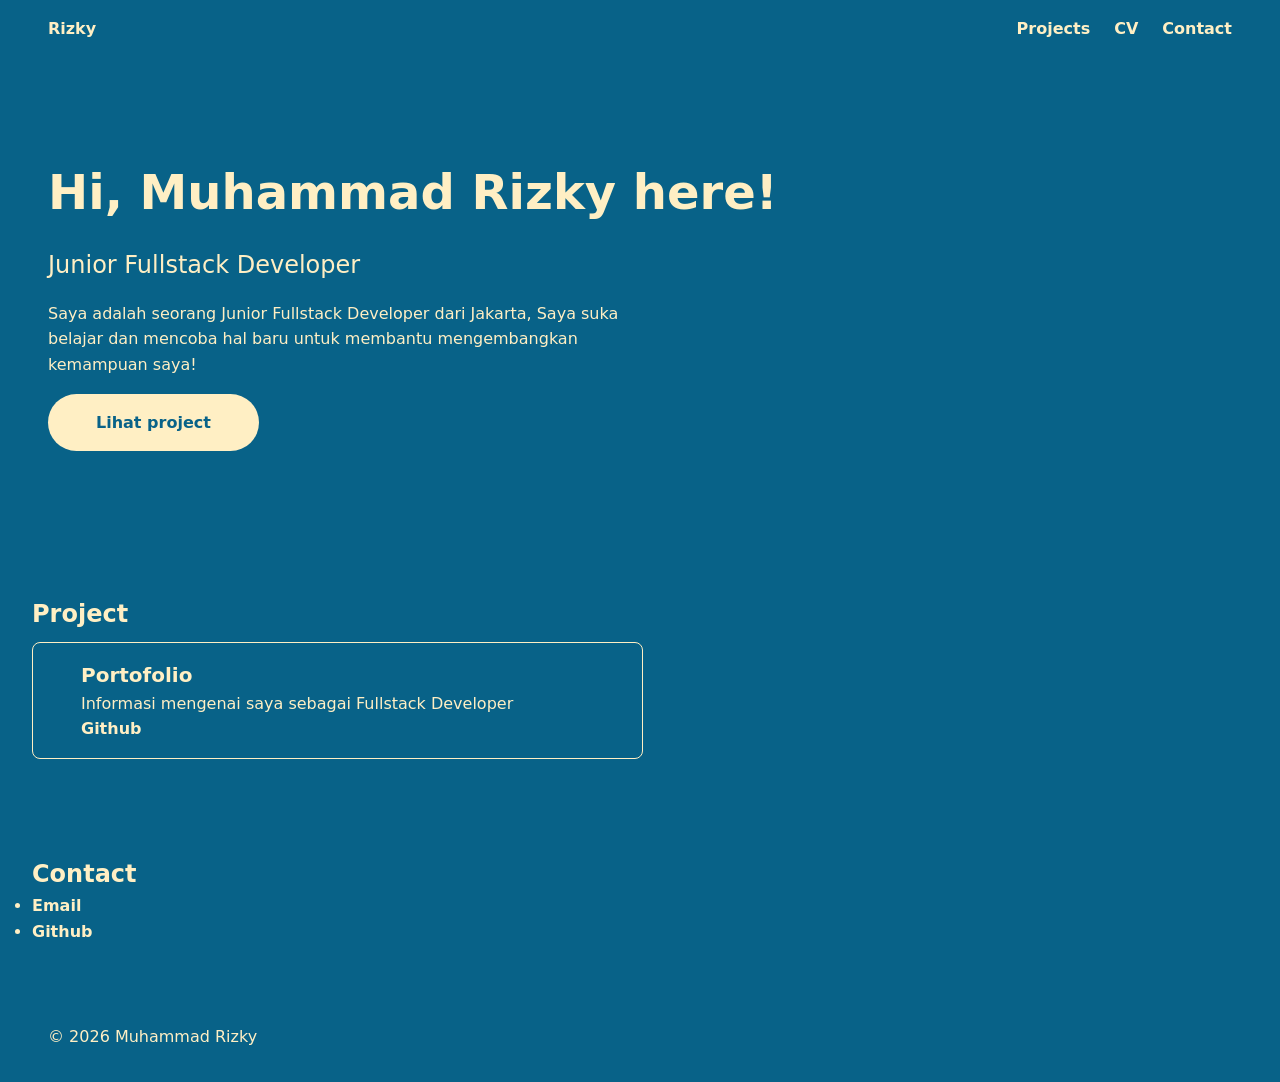
==== index.html @ 9c20a0d7 "Tambah struktur HTML dan CSS dasar portofolio" ====
<!doctype html>
<html lang="id">
    <head>
        <meta charset="UTF-8" />
        <meta name="viewport" content="width=device-width, initial-scale=1.0" />
        <link rel="stylesheet" href="style.css">
        <title>Muhammad Rizky | Portofolio</title>
    </head>
    <body>
        <header>
            <a href="#hero">Rizky</a>
            <nav>
                <ul>
                    <li><a href="#projects">Projects</a></li>
                    <li><a href="cv.html">CV</a></li>
                    <li><a href="#contact">Contact</a></li>
                </ul>
            </nav>
        </header>
        <main>
            <section id="hero">
                <h1>Hi, Muhammad Rizky here!</h1>
                <p class="jabatan">Junior Fullstack Developer</p>
                <p>
                    Saya adalah seorang Junior Fullstack Developer dari Jakarta, Saya
                    suka belajar dan mencoba hal baru untuk membantu
                    mengembangkan kemampuan saya!
                </p>
                <a href="#projects" class="tombol">Lihat project</a>
            </section>
            <section id="projects">
                <h2>Project</h2>
                <article>
                    <h3>Portofolio</h3>
                    <p>Informasi mengenai saya sebagai Fullstack Developer</p>
                    <a href="#">Github</a>
                </article>
            </section>
            <section id="contact">
                <h2>Contact</h2>
                <ul class="contact-list">
                    <li>
                        <a href="mailto:moguoffical.id@gmail.com" class="email">Email</a>
                    </li>
                    <li>
                        <a href="https://github.com/Mogu2709" class="github">Github</a>
                    </li>
                </ul>
            </section>
        </main>
        <footer>© 2026 Muhammad Rizky</footer>
    </body>
</html>
---- style.css ----
:root {
    --warna-latar: #086288;
    --warna-text: #FFEFC4;
    --warna-aksen: #97D7FF;
    --warna-tombol: #4D8DBA;
    --jarak-samping:3rem;
}

* {
  margin: 0;
  padding: 0;
  box-sizing:border-box;
}

body {
    font-family: system-ui, sans-serif;
    background-color: var(--warna-latar);
    color: var(--warna-text);
    line-height: 1.6;
}

a {
    color: var(--warna-text);
    text-decoration: none;
    font-weight: 600;
}

header {
    display:flex;
    justify-content: space-between;
    align-items: center;
    padding: 1rem var(--jarak-samping);
}

nav ul{
    display: flex;
    gap: 1.5rem;
    list-style:none;
}

section {
    padding: 3rem 2rem;
}

#hero {
    display: flex;
    flex-direction: column;
    gap: 1rem;
    align-items: flex-start;
    padding:6rem var(--jarak-samping);
    text-align: left;
}

#hero h1 {
    font-size:3rem;
}
#hero p {
    max-width: 60ch;
}
#hero p.jabatan {
    font-size: 1.5rem;
}

#projects {
    display: flex;
    flex-direction: column;
    gap: 0.5rem;
}
#projects article h3 {
    font-size: 20px;
}
#projects article{
    max-width: 60ch;
    padding: 1rem var(--jarak-samping);
    border: 1px solid var(--warna-text);
    border-radius: 0.5rem;
}

.tombol {
    border-radius: 3rem;
    background-color: var(--warna-text);
    color: var(--warna-latar);
    padding: 1rem  var(--jarak-samping);
}
.tombol:hover {
    background-color: var(--warna-aksen);
}

footer{
    padding:2rem  var(--jarak-samping);
}
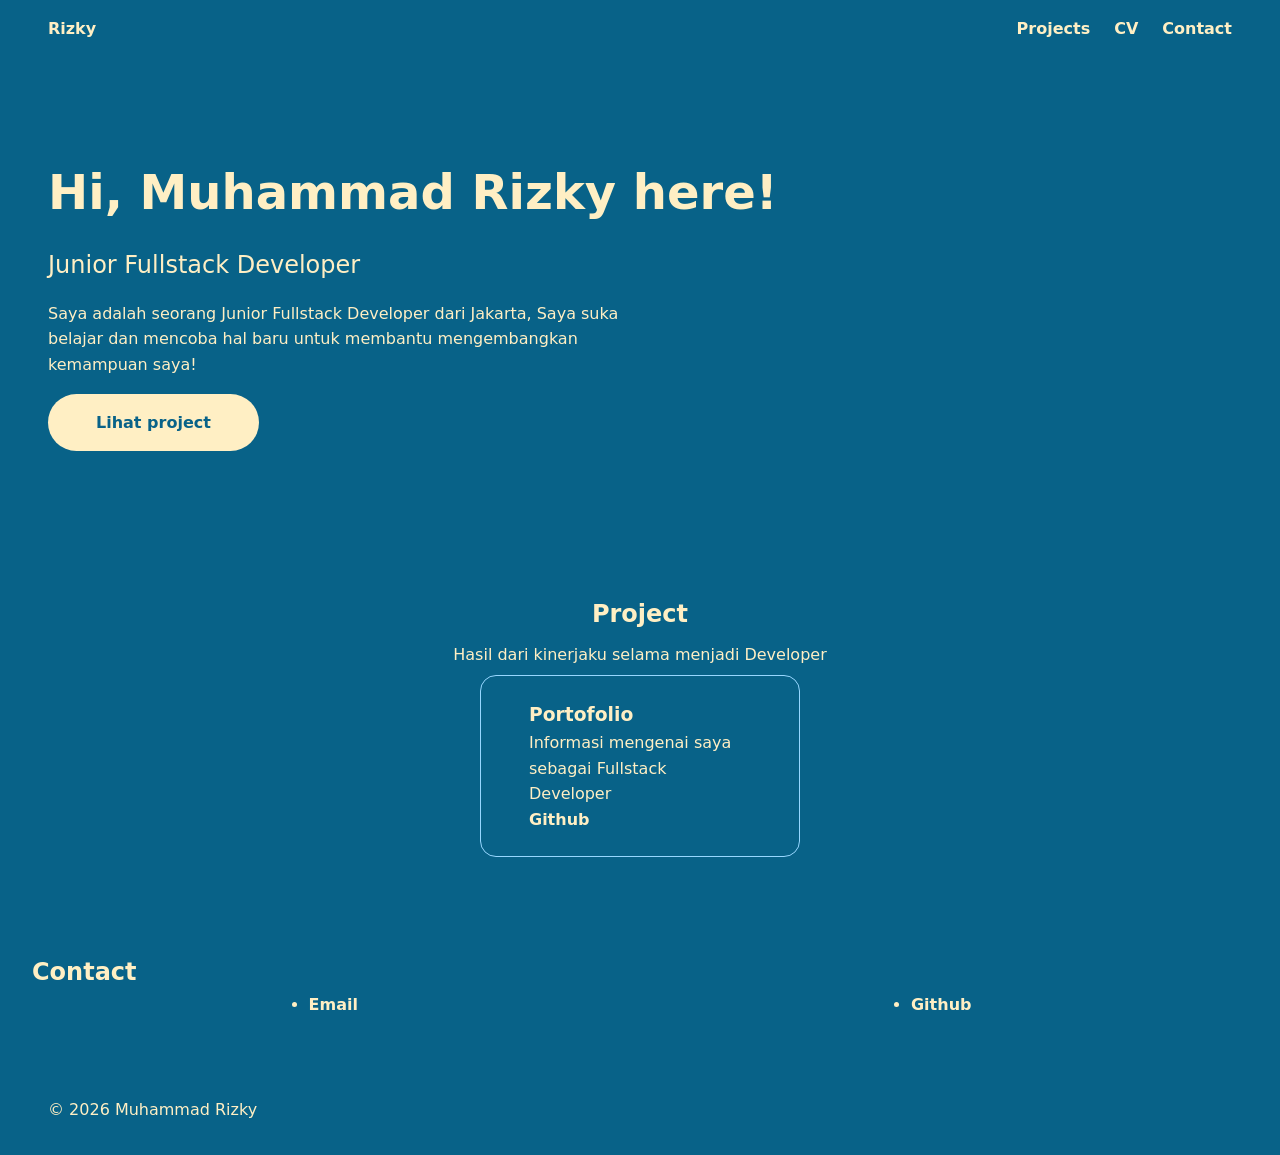
==== commit 5e2b66b4: "Tambah tampilan kartu project dengan CSS grid" ====
--- a/index.html
+++ b/index.html
@@ -30,11 +30,14 @@
             </section>
             <section id="projects">
                 <h2>Project</h2>
-                <article>
-                    <h3>Portofolio</h3>
-                    <p>Informasi mengenai saya sebagai Fullstack Developer</p>
-                    <a href="#">Github</a>
-                </article>
+                <p>Hasil dari kinerjaku selama menjadi Developer</p>
+                <div class="daftar-project">
+                    <article>
+                        <h3>Portofolio</h3>
+                        <p>Informasi mengenai saya sebagai Fullstack Developer</p>
+                        <a href="#">Github</a>
+                    </article>
+                </div>
             </section>
             <section id="contact">
                 <h2>Contact</h2>
--- a/style.css
+++ b/style.css
@@ -60,22 +60,37 @@
 #hero p.jabatan {
     font-size: 1.5rem;
 }
+#projects .daftar-project {
+    display: grid;
+    grid-template-columns:repeat(auto-fit, minmax(280px, 320px)) ;
+    gap: 1.5rem;
+    justify-content: center;
+}
 
 #projects {
     display: flex;
     flex-direction: column;
     gap: 0.5rem;
+    text-align: center;
 }
-#projects article h3 {
-    font-size: 20px;
-}
+
 #projects article{
     max-width: 60ch;
-    padding: 1rem var(--jarak-samping);
-    border: 1px solid var(--warna-text);
-    border-radius: 0.5rem;
+    padding: 1.5rem var(--jarak-samping);
+    border: 1px solid var(--warna-aksen);
+    border-radius: 1rem;
+    text-align: start;
 }
 
+#contact {
+    display: flex;
+    flex-direction: column;
+}
+
+#contact ul {
+    display: flex;
+    justify-content: space-around;
+}
 .tombol {
     border-radius: 3rem;
     background-color: var(--warna-text);
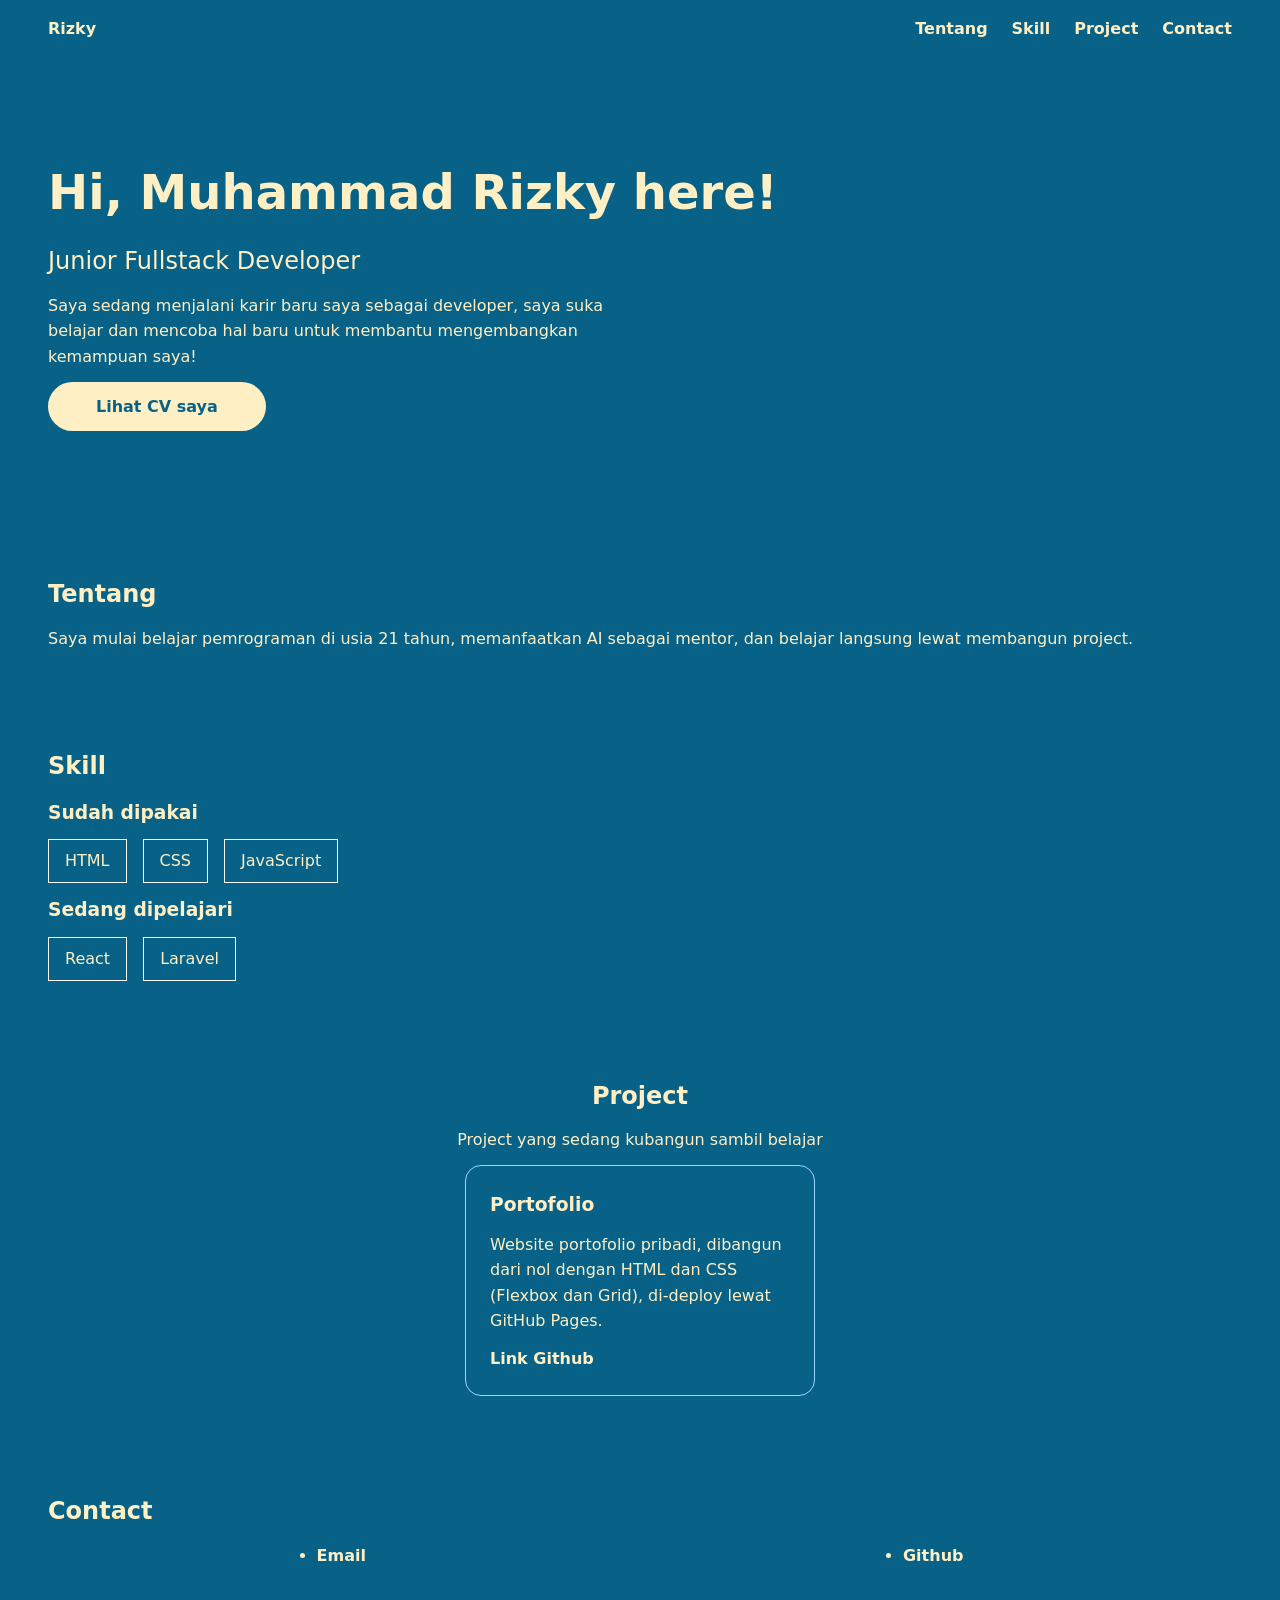
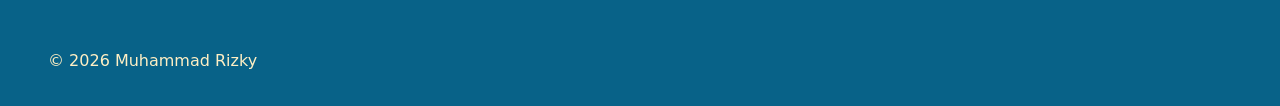
==== commit 32b746b5: "Tambah section Tentang dan Skill" ====
--- a/index.html
+++ b/index.html
@@ -11,8 +11,9 @@
             <a href="#hero">Rizky</a>
             <nav>
                 <ul>
-                    <li><a href="#projects">Projects</a></li>
-                    <li><a href="cv.html">CV</a></li>
+                    <li><a href="#tentang">Tentang</a></li>
+                    <li><a href="#skill">Skill</a></li>
+                    <li><a href="#project">Project</a></li>
                     <li><a href="#contact">Contact</a></li>
                 </ul>
             </nav>
@@ -22,20 +23,41 @@
                 <h1>Hi, Muhammad Rizky here!</h1>
                 <p class="jabatan">Junior Fullstack Developer</p>
                 <p>
-                    Saya adalah seorang Junior Fullstack Developer dari Jakarta, Saya
+                    Saya sedang menjalani karir baru saya sebagai developer, saya
                     suka belajar dan mencoba hal baru untuk membantu
                     mengembangkan kemampuan saya!
                 </p>
-                <a href="#projects" class="tombol">Lihat project</a>
+                <a href="cv.html" class="tombol">Lihat CV saya</a>
             </section>
-            <section id="projects">
+
+            <section id="tentang">
+                <h2>Tentang</h2>
+                <p>Saya mulai belajar pemrograman di usia 21 tahun, memanfaatkan AI sebagai mentor, dan belajar langsung lewat membangun project.</p>
+            </section>
+
+            <section id="skill">
+                <h2>Skill</h2>
+                <h3>Sudah dipakai</h3>
+                <ul class="daftar-skill">
+                    <li>HTML</li>
+                    <li>CSS</li>
+                    <li>JavaScript</li>
+                </ul>
+                <h3>Sedang dipelajari</h3>
+                <ul class="daftar-skill">
+                    <li>React</li>
+                    <li>Laravel</li>
+                </ul>
+            </section>
+
+            <section id="project">
                 <h2>Project</h2>
-                <p>Hasil dari kinerjaku selama menjadi Developer</p>
+                <p>Project yang sedang kubangun sambil belajar</p>
                 <div class="daftar-project">
                     <article>
                         <h3>Portofolio</h3>
-                        <p>Informasi mengenai saya sebagai Fullstack Developer</p>
-                        <a href="#">Github</a>
+                        <p>Website portofolio pribadi, dibangun dari nol dengan HTML dan CSS (Flexbox dan Grid), di-deploy lewat GitHub Pages.</p>
+                        <a href="https://github.com/Mogu2709/porto-mogu" target="_blank">Link Github</a>
                     </article>
                 </div>
             </section>
@@ -46,7 +68,7 @@
                         <a href="mailto:moguoffical.id@gmail.com" class="email">Email</a>
                     </li>
                     <li>
-                        <a href="https://github.com/Mogu2709" class="github">Github</a>
+                        <a href="https://github.com/Mogu2709" target="_blank" class="github">Github</a>
                     </li>
                 </ul>
             </section>
--- a/style.css
+++ b/style.css
@@ -10,6 +10,11 @@
   margin: 0;
   padding: 0;
   box-sizing:border-box;
+}
+
+html {
+    scroll-behavior: smooth;
+    scroll-padding-top: 4rem;
 }
 
 body {
@@ -27,25 +32,42 @@
 
 header {
     display:flex;
+    position: sticky;
+    top: 0;
+    z-index: 10;
     justify-content: space-between;
     align-items: center;
     padding: 1rem var(--jarak-samping);
+    background-color: var(--warna-latar);
 }
+
 
 nav ul{
     display: flex;
     gap: 1.5rem;
     list-style:none;
 }
+nav ul li a {
+    text-decoration: underline;
+    text-decoration-color: transparent;
+    text-decoration-thickness: 2px;
+    text-underline-offset: 4px;
+    transition: text-decoration-color 0.3s, text-underline-offset 0.3s;
+}
+
+nav ul li a:hover {
+    text-decoration-color: var(--warna-text);
+    text-underline-offset: 10px;
+}
 
 section {
-    padding: 3rem 2rem;
+    display: flex;
+    flex-direction: column;
+    gap:0.75rem ;
+    padding: 3rem var(--jarak-samping);
 }
 
 #hero {
-    display: flex;
-    flex-direction: column;
-    gap: 1rem;
     align-items: flex-start;
     padding:6rem var(--jarak-samping);
     text-align: left;
@@ -60,31 +82,39 @@
 #hero p.jabatan {
     font-size: 1.5rem;
 }
-#projects .daftar-project {
+#project .daftar-project {
     display: grid;
-    grid-template-columns:repeat(auto-fit, minmax(280px, 320px)) ;
+    grid-template-columns:repeat(auto-fit, minmax(280px, 350px)) ;
     gap: 1.5rem;
     justify-content: center;
 }
 
-#projects {
-    display: flex;
-    flex-direction: column;
-    gap: 0.5rem;
+#project {
     text-align: center;
 }
 
-#projects article{
+#project article{
+    display: flex;
+    flex-direction: column;
+    gap: 0.75rem;
     max-width: 60ch;
-    padding: 1.5rem var(--jarak-samping);
+    padding: 1.5rem;
     border: 1px solid var(--warna-aksen);
     border-radius: 1rem;
     text-align: start;
+
 }
 
-#contact {
+#skill .daftar-skill {
+    list-style: none;
     display: flex;
-    flex-direction: column;
+    flex-wrap:wrap;
+    gap: 1rem;
+}
+
+#skill .daftar-skill li {
+    border: 1px solid white;
+    padding: 0.5rem 1rem;
 }
 
 #contact ul {
@@ -92,13 +122,15 @@
     justify-content: space-around;
 }
 .tombol {
-    border-radius: 3rem;
+    border-radius: 1.75rem;
     background-color: var(--warna-text);
     color: var(--warna-latar);
-    padding: 1rem  var(--jarak-samping);
+    padding: 0.75rem 3rem;
+    transition: transform 0.3s, box-shadow 0.3s;
 }
 .tombol:hover {
-    background-color: var(--warna-aksen);
+    transform: translateY(-3px);
+    box-shadow: 5px 10px black;
 }
 
 footer{
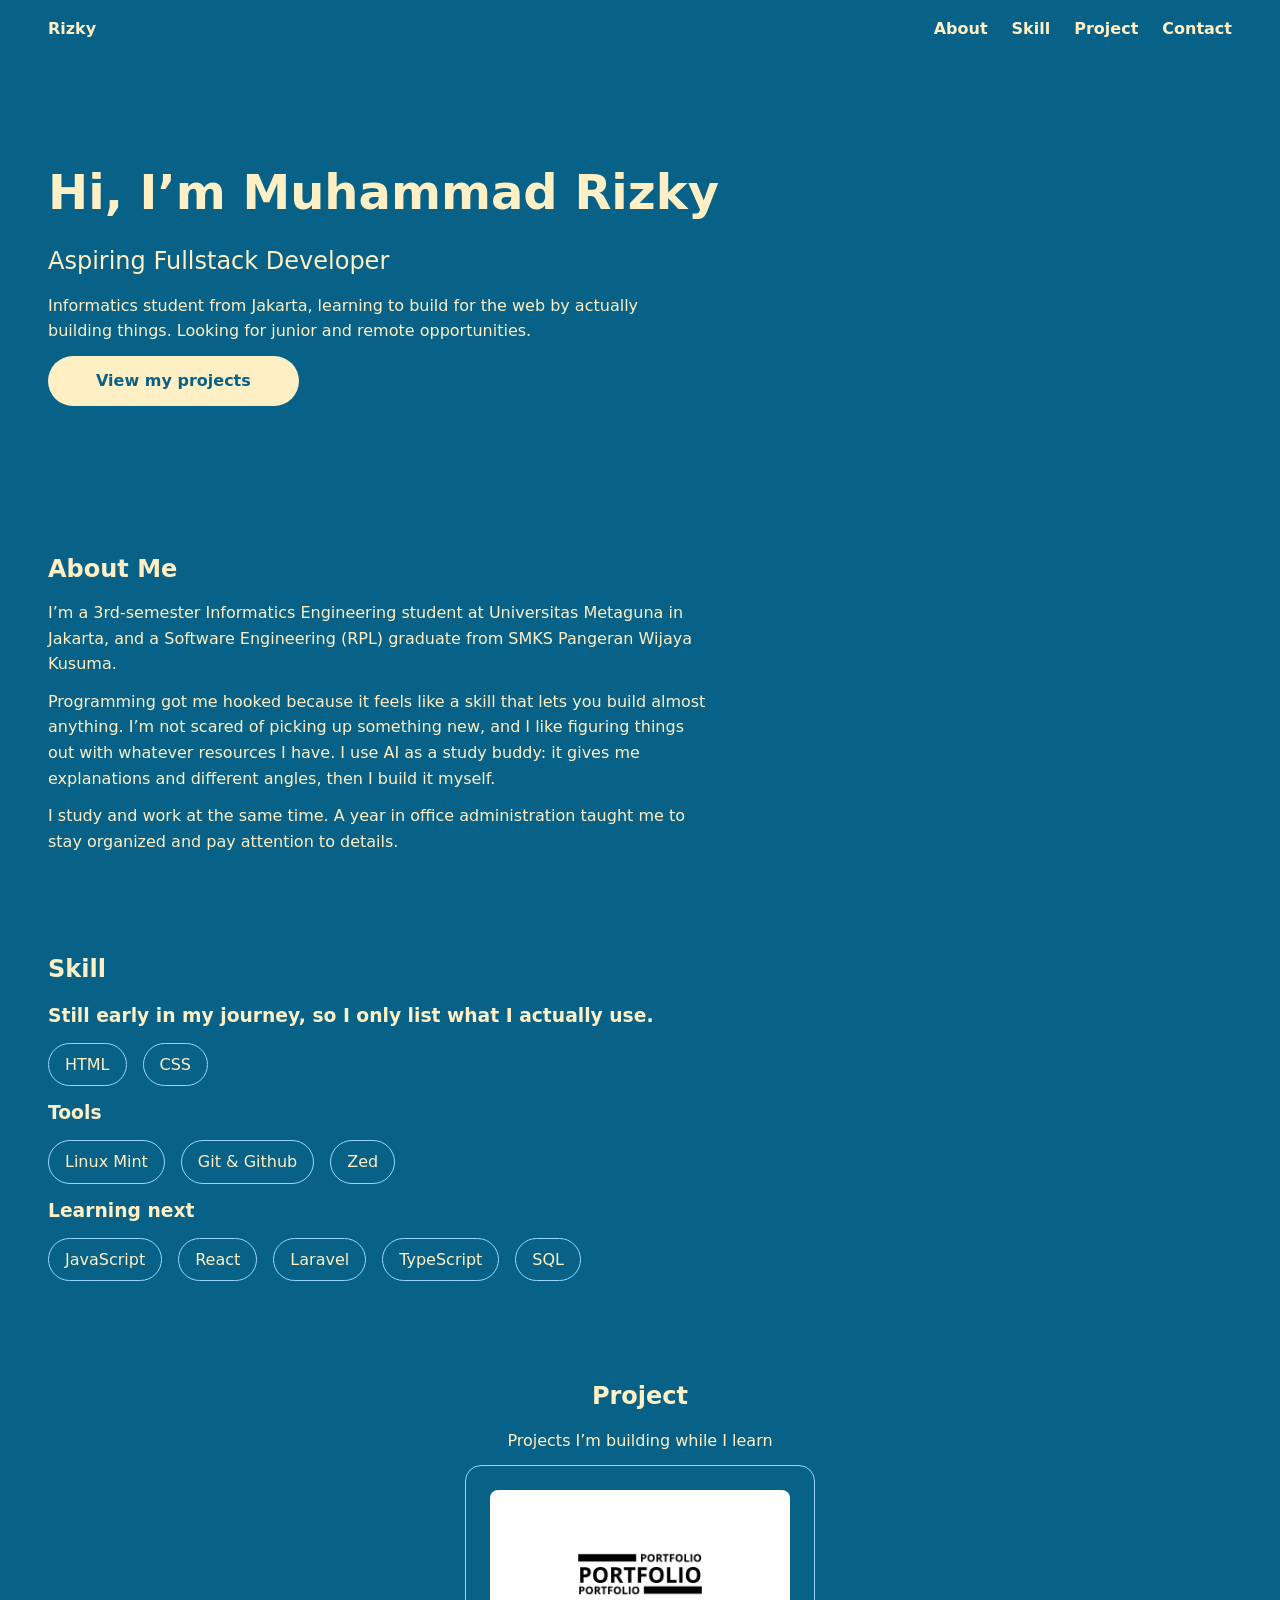
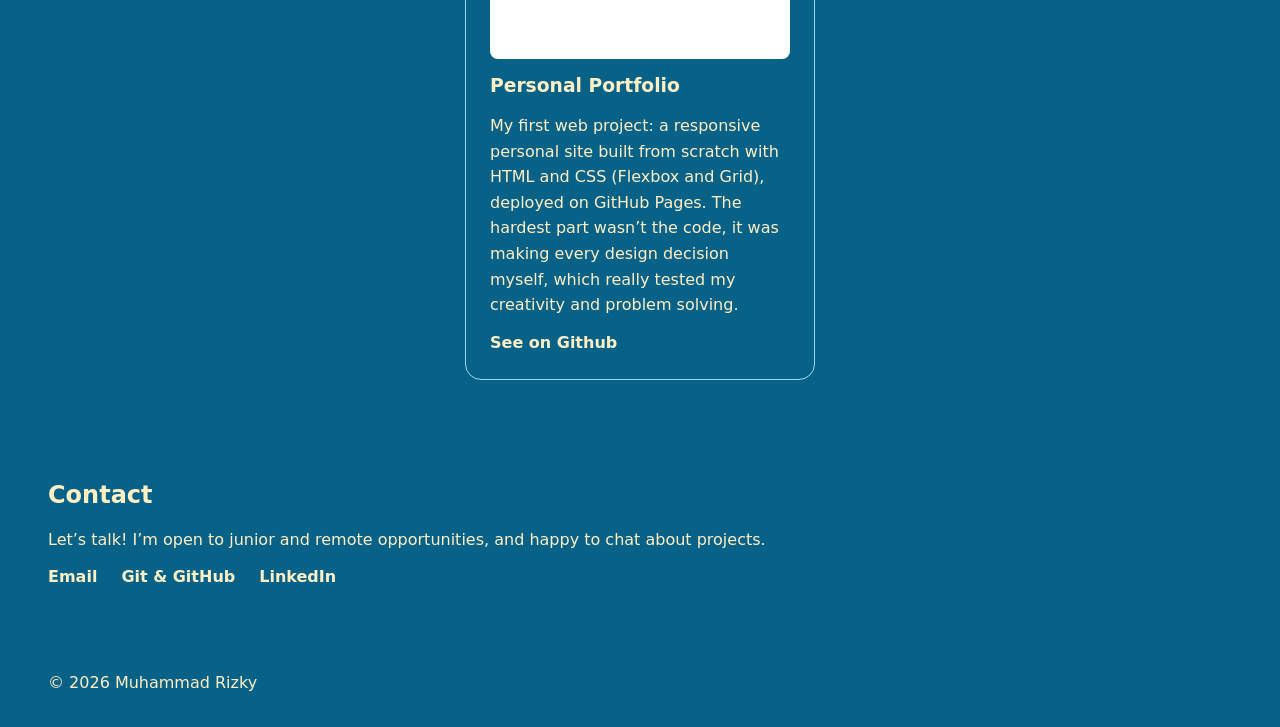
==== commit f39468af: "Fix About section and broken links, Add project thumbnail" ====
--- a/index.html
+++ b/index.html
@@ -1,74 +1,88 @@
 <!doctype html>
-<html lang="id">
+<html lang="en">
     <head>
         <meta charset="UTF-8" />
         <meta name="viewport" content="width=device-width, initial-scale=1.0" />
         <link rel="stylesheet" href="style.css">
-        <title>Muhammad Rizky | Portofolio</title>
+        <title>Portfolio</title>
     </head>
     <body>
         <header>
             <a href="#hero">Rizky</a>
             <nav>
                 <ul>
-                    <li><a href="#tentang">Tentang</a></li>
-                    <li><a href="#skill">Skill</a></li>
-                    <li><a href="#project">Project</a></li>
-                    <li><a href="#contact">Contact</a></li>
+                    <li><a href="#abouts">About</a></li>
+                    <li><a href="#skills">Skill</a></li>
+                    <li><a href="#projects">Project</a></li>
+                    <li><a href="#contacts">Contact</a></li>
                 </ul>
             </nav>
         </header>
         <main>
             <section id="hero">
-                <h1>Hi, Muhammad Rizky here!</h1>
-                <p class="jabatan">Junior Fullstack Developer</p>
+                <h1>Hi, I’m Muhammad Rizky</h1>
+                <p class="fields">Aspiring Fullstack Developer</p>
                 <p>
-                    Saya sedang menjalani karir baru saya sebagai developer, saya
-                    suka belajar dan mencoba hal baru untuk membantu
-                    mengembangkan kemampuan saya!
+                    Informatics student from Jakarta, learning to build for the web by actually building things. Looking for junior and remote opportunities.
                 </p>
-                <a href="cv.html" class="tombol">Lihat CV saya</a>
+                <a href="#projects" class="btn">View my projects</a>
             </section>
 
-            <section id="tentang">
-                <h2>Tentang</h2>
-                <p>Saya mulai belajar pemrograman di usia 21 tahun, memanfaatkan AI sebagai mentor, dan belajar langsung lewat membangun project.</p>
+            <section id="abouts">
+                <h2>About Me</h2>
+                <p>I’m a 3rd-semester Informatics Engineering student at Universitas Metaguna in Jakarta, and a Software Engineering (RPL) graduate from SMKS Pangeran Wijaya Kusuma.
+                </p>
+                <p>Programming got me hooked because it feels like a skill that lets you build almost anything. I’m not scared of picking up something new, and I like figuring things out with whatever resources I have. I use AI as a study buddy: it gives me explanations and different angles, then I build it myself.</p>
+                <p>I study and work at the same time. A year in office administration taught me to stay organized and pay attention to details.</p>
             </section>
 
-            <section id="skill">
+            <section id="skills">
                 <h2>Skill</h2>
-                <h3>Sudah dipakai</h3>
-                <ul class="daftar-skill">
+                <h3>Still early in my journey, so I only list what I actually use.</h3>
+                <ul class="skill-list">
                     <li>HTML</li>
                     <li>CSS</li>
+                </ul>
+                <h3>Tools</h3>
+                <ul class="skill-list">
+                    <li>Linux Mint</li>
+                    <li>Git & Github</li>
+                    <li>Zed</li>
+                </ul>
+                <h3>Learning next</h3>
+                <ul class="skill-list">
                     <li>JavaScript</li>
-                </ul>
-                <h3>Sedang dipelajari</h3>
-                <ul class="daftar-skill">
                     <li>React</li>
                     <li>Laravel</li>
+                    <li>TypeScript</li>
+                    <li>SQL</li>
                 </ul>
             </section>
 
-            <section id="project">
+            <section id="projects">
                 <h2>Project</h2>
-                <p>Project yang sedang kubangun sambil belajar</p>
-                <div class="daftar-project">
+                <p>Projects I’m building while I learn</p>
+                <div class="project-list">
                     <article>
-                        <h3>Portofolio</h3>
-                        <p>Website portofolio pribadi, dibangun dari nol dengan HTML dan CSS (Flexbox dan Grid), di-deploy lewat GitHub Pages.</p>
-                        <a href="https://github.com/Mogu2709/porto-mogu" target="_blank">Link Github</a>
+                        <img src="images/thumb-portfolio1.png" alt="Screenshot of the home page of my portfolio website">
+                        <h3>Personal Portfolio</h3>
+                        <p>My first web project: a responsive personal site built from scratch with HTML and CSS (Flexbox and Grid), deployed on GitHub Pages. The hardest part wasn’t the code, it was making every design decision myself, which really tested my creativity and problem solving.</p>
+                        <a href="https://github.com/Mogu2709/porto-mogu" target="_blank">See on Github</a>
                     </article>
                 </div>
             </section>
-            <section id="contact">
+            <section id="contacts">
                 <h2>Contact</h2>
+                <p>Let’s talk! I’m open to junior and remote opportunities, and happy to chat about projects.</p>
                 <ul class="contact-list">
                     <li>
-                        <a href="mailto:moguoffical.id@gmail.com" class="email">Email</a>
+                        <a href="mailto:moguoffical.id@gmail.com" rel="noopener noreferrer" class="email">Email</a>
                     </li>
                     <li>
-                        <a href="https://github.com/Mogu2709" target="_blank" class="github">Github</a>
+                        <a href="https://github.com/Mogu2709" target="_blank" rel="noopener noreferrer" class="github">Git &amp; GitHub</a>
+                    </li>
+                    <li>
+                        <a href="https://www.linkedin.com/in/mrisky16/" target="_blank" rel="noopener noreferrer">LinkedIn</a>
                     </li>
                 </ul>
             </section>
--- a/style.css
+++ b/style.css
@@ -79,21 +79,24 @@
 #hero p {
     max-width: 60ch;
 }
-#hero p.jabatan {
+#hero p.fields {
     font-size: 1.5rem;
 }
-#project .daftar-project {
+
+#abouts p {
+    max-width: 65ch;
+}
+
+#projects {
+    text-align: center;
+}
+#projects .project-list {
     display: grid;
     grid-template-columns:repeat(auto-fit, minmax(280px, 350px)) ;
     gap: 1.5rem;
     justify-content: center;
 }
-
-#project {
-    text-align: center;
-}
-
-#project article{
+#projects article{
     display: flex;
     flex-direction: column;
     gap: 0.75rem;
@@ -105,30 +108,39 @@
 
 }
 
-#skill .daftar-skill {
+#projects article img {
+    width: 100%;
+    aspect-ratio: 16 / 9;
+    object-fit: cover;
+    border-radius: 0.5rem;
+}
+
+#skills .skill-list {
     list-style: none;
     display: flex;
     flex-wrap:wrap;
     gap: 1rem;
 }
 
-#skill .daftar-skill li {
-    border: 1px solid white;
+#skills .skill-list li {
+    border-radius: 2rem;
+    border: 1px solid var(--warna-aksen);
     padding: 0.5rem 1rem;
 }
 
-#contact ul {
+#contacts ul {
     display: flex;
-    justify-content: space-around;
+    list-style: none;
+    gap: 1.5em;
 }
-.tombol {
+.btn {
     border-radius: 1.75rem;
     background-color: var(--warna-text);
     color: var(--warna-latar);
     padding: 0.75rem 3rem;
     transition: transform 0.3s, box-shadow 0.3s;
 }
-.tombol:hover {
+.btn:hover {
     transform: translateY(-3px);
     box-shadow: 5px 10px black;
 }
@@ -136,3 +148,25 @@
 footer{
     padding:2rem  var(--jarak-samping);
 }
+
+
+/* RESPONSIF */
+@media (max-width: 600px) {
+    :root {
+        --jarak-samping: 1.25rem;
+    }
+
+    #hero {
+        padding: 4rem var(--jarak-samping);
+    }
+    #hero h1 {
+        font-size: 2rem;
+    }
+    #hero p.fields {
+        font-size:1.25rem;
+    }
+
+    nav ul {
+        gap: 0.75rem;
+    }
+}
